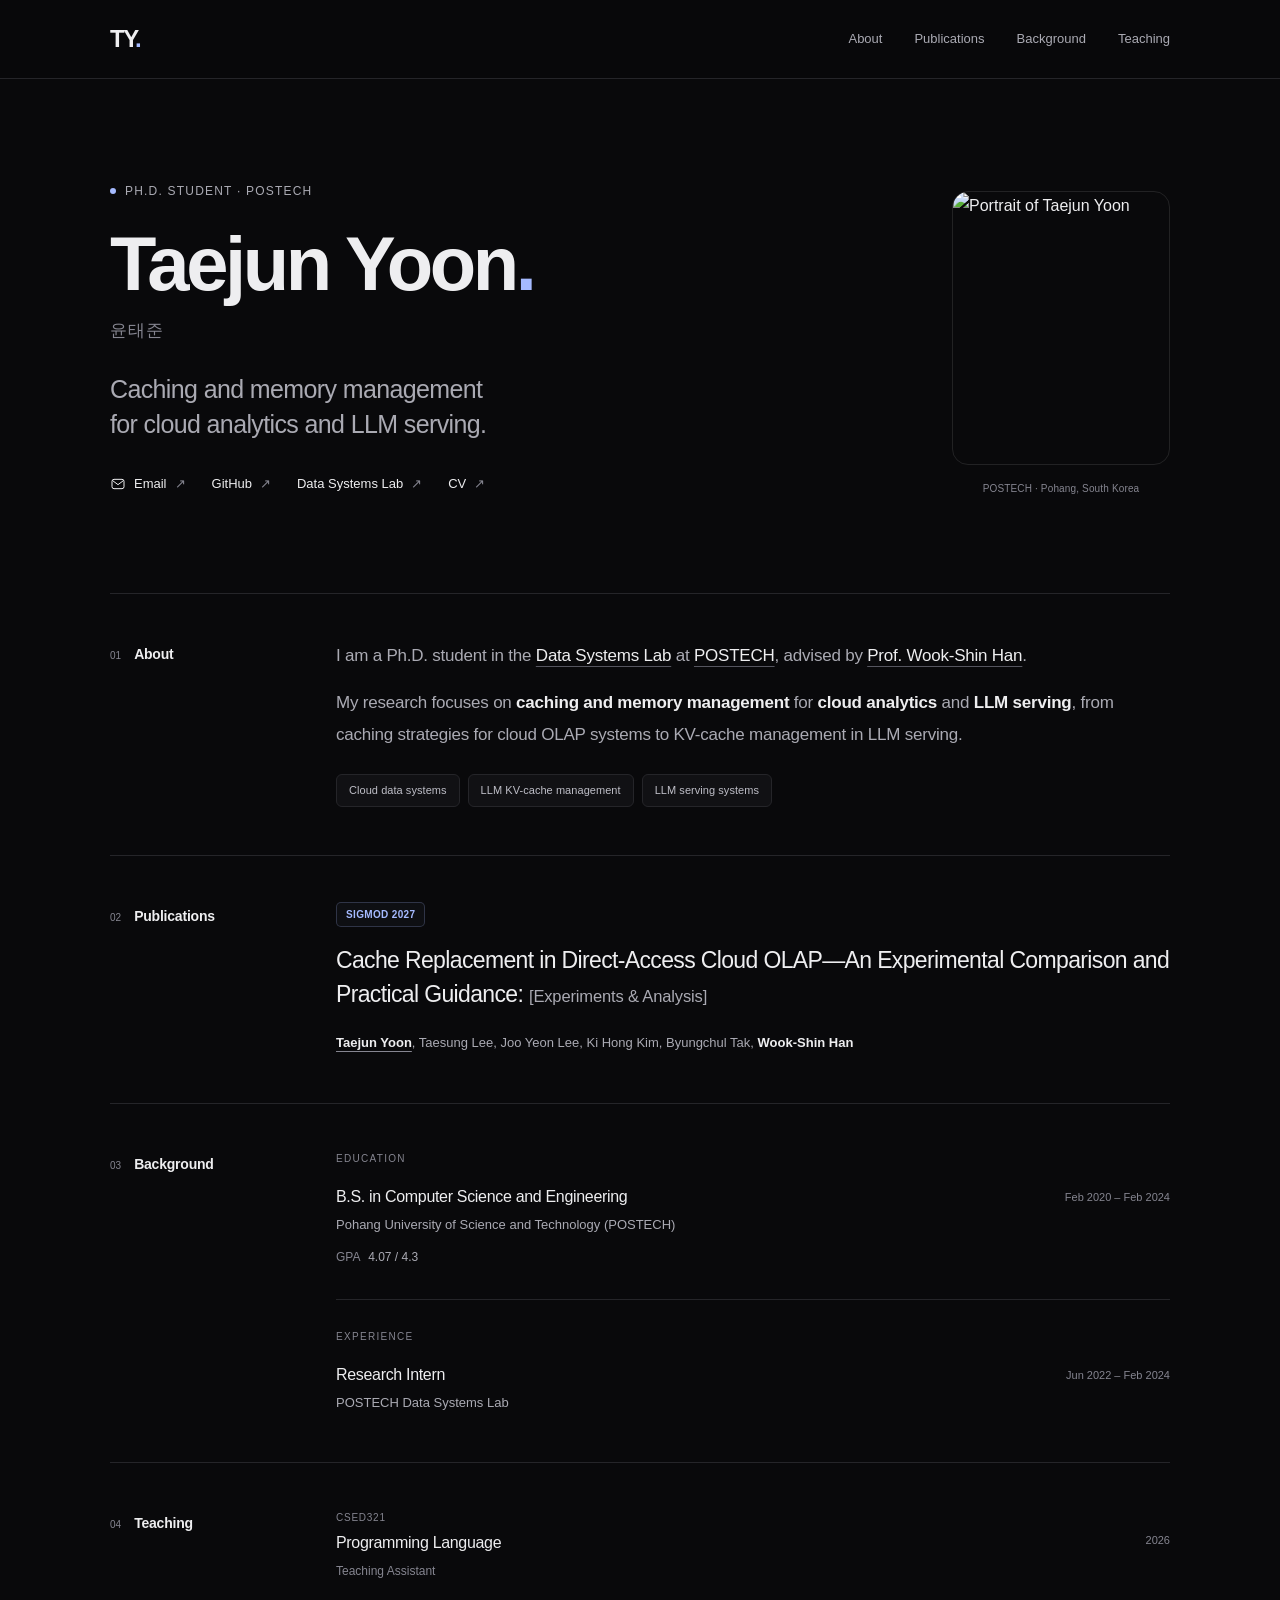
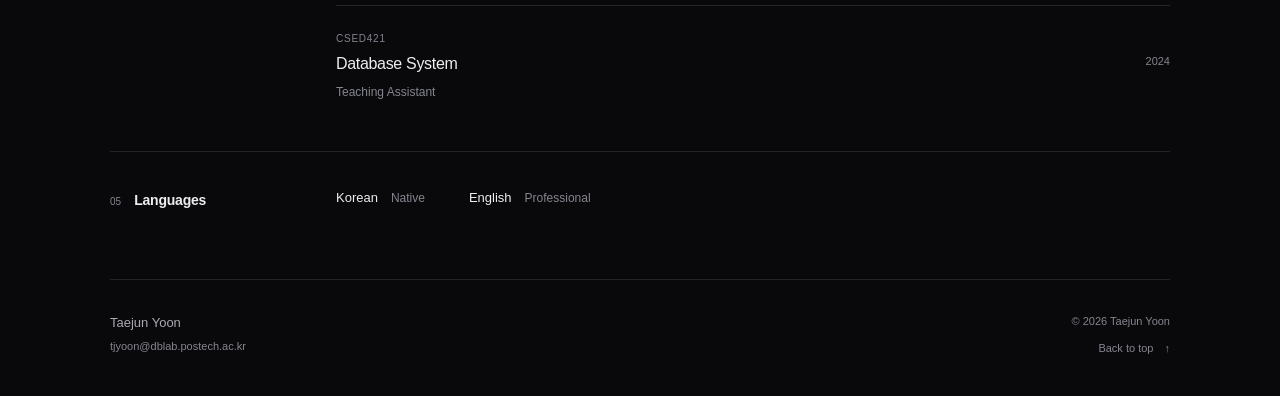
==== index.html @ 7aa4bc42 "Align homepage research interests with CV Co-Authored-By: Claude Opus 5.5 <noreply@anthropic.com> Cl" ====
<!doctype html>
<html lang="en">
<head>
  <meta charset="utf-8">
  <meta name="viewport" content="width=device-width, initial-scale=1">
  <meta name="color-scheme" content="dark">
  <meta name="theme-color" content="#09090b">
  <title>Taejun Yoon · POSTECH</title>
  <meta name="description" content="Taejun Yoon is a Ph.D. student at POSTECH's Data Systems Lab, interested in caching and memory management for cloud analytics and LLM serving.">
  <link rel="canonical" href="https://ytj0604.github.io/">
  <meta property="og:type" content="website">
  <meta property="og:title" content="Taejun Yoon · POSTECH">
  <meta property="og:description" content="Ph.D. student at POSTECH. Caching and memory management for cloud analytics and LLM serving.">
  <meta property="og:url" content="https://ytj0604.github.io/">
  <meta property="og:image" content="https://ytj0604.github.io/assets/images/profile.png">
  <meta property="og:image:alt" content="Portrait of Taejun Yoon">
  <link rel="icon" href="assets/favicon.svg" type="image/svg+xml">
  <link rel="stylesheet" href="assets/css/site.css">
</head>
<body id="top">
  <a class="skip-link" href="#main">Skip to content</a>
  <header class="site-header">
    <div class="header-inner">
      <a class="wordmark" href="#top" aria-label="Taejun Yoon, back to top">TY<span aria-hidden="true">.</span></a>
      <nav aria-label="Main navigation">
        <a href="#about">About</a>
        <a href="#publications">Publications</a>
        <a href="#background">Background</a>
        <a href="#teaching">Teaching</a>
      </nav>
    </div>
  </header>

  <main id="main" class="page">
    <section class="hero" aria-labelledby="name">
      <div class="hero-copy">
        <p class="eyebrow"><span class="status-dot" aria-hidden="true"></span>Ph.D. student · POSTECH</p>
        <h1 id="name">Taejun Yoon<span class="name-dot" aria-hidden="true">.</span></h1>
        <p class="korean-name" lang="ko">윤태준</p>
        <p class="hero-description">Caching and memory management <br>for cloud analytics and LLM serving.</p>
        <div class="contact-links" aria-label="Contact links">
          <a class="contact-link" href="mailto:tjyoon@dblab.postech.ac.kr">
            <svg viewBox="0 0 24 24" fill="none" aria-hidden="true"><rect x="3" y="5" width="18" height="14" rx="3"/><path d="m4 7 8 6 8-6"/></svg>
            Email <span class="arrow" aria-hidden="true">↗</span>
          </a>
          <a class="contact-link" href="https://github.com/ytj0604">GitHub <span class="arrow" aria-hidden="true">↗</span></a>
          <a class="contact-link" href="https://dslab.postech.ac.kr/">Data Systems Lab <span class="arrow" aria-hidden="true">↗</span></a>
          <a class="contact-link" href="assets/files/tjyoon_cv.pdf">CV <span class="arrow" aria-hidden="true">↗</span></a>
        </div>
      </div>
      <figure class="portrait">
        <img src="assets/images/profile.png" width="413" height="531" alt="Portrait of Taejun Yoon" fetchpriority="high">
        <figcaption>POSTECH · Pohang, South Korea</figcaption>
      </figure>
    </section>

    <section id="about" class="section-row" aria-labelledby="about-heading">
      <div class="section-label"><span class="section-number" aria-hidden="true">01</span><h2 id="about-heading">About</h2></div>
      <div class="section-content about-copy">
        <p>I am a Ph.D. student in the <a href="https://dslab.postech.ac.kr/">Data Systems Lab</a> at <a href="https://www.postech.ac.kr/eng/">POSTECH</a>, advised by <a href="https://wscrony.github.io/">Prof. Wook-Shin Han</a>.</p>
        <p>My research focuses on <strong>caching and memory management</strong> for <strong>cloud analytics</strong> and <strong>LLM serving</strong>, from caching strategies for cloud OLAP systems to KV-cache management in LLM serving.</p>
        <ul class="interests" aria-label="Research interests">
          <li>Cloud data systems</li><li>LLM KV-cache management</li><li>LLM serving systems</li>
        </ul>
      </div>
    </section>

    <section id="publications" class="section-row" aria-labelledby="publications-heading">
      <div class="section-label"><span class="section-number" aria-hidden="true">02</span><h2 id="publications-heading">Publications</h2></div>
      <div class="section-content">
        <article class="publication" aria-labelledby="cache-paper-title">
          <div class="publication-meta"><span class="venue">SIGMOD 2027</span></div>
          <h3 id="cache-paper-title">Cache Replacement in Direct-Access Cloud OLAP—An Experimental Comparison and Practical Guidance: <span class="paper-track">[Experiments &amp; Analysis]</span></h3>
          <p class="authors"><strong>Taejun Yoon</strong>, Taesung Lee, Joo Yeon Lee, Ki Hong Kim, Byungchul Tak, <strong>Wook-Shin Han</strong></p>
        </article>
      </div>
    </section>

    <section id="background" class="section-row" aria-labelledby="background-heading">
      <div class="section-label"><span class="section-number" aria-hidden="true">03</span><h2 id="background-heading">Background</h2></div>
      <div class="section-content">
        <div class="history-group">
          <h3 class="subheading">Education</h3>
          <div class="history-entry">
            <div>
              <h4>B.S. in Computer Science and Engineering</h4>
              <p>Pohang University of Science and Technology <span class="nowrap">(POSTECH)</span></p>
              <p class="detail">GPA <span class="gpa">4.07 / 4.3</span></p>
            </div>
            <p class="date">Feb 2020 – Feb 2024</p>
          </div>
        </div>
        <div class="history-group">
          <h3 class="subheading">Experience</h3>
          <div class="history-entry">
            <div><h4>Research Intern</h4><p>POSTECH Data Systems Lab</p></div>
            <p class="date">Jun 2022 – Feb 2024</p>
          </div>
        </div>
      </div>
    </section>

    <section id="teaching" class="section-row" aria-labelledby="teaching-heading">
      <div class="section-label"><span class="section-number" aria-hidden="true">04</span><h2 id="teaching-heading">Teaching</h2></div>
      <div class="section-content teaching-list">
        <article class="teaching-entry">
          <div><p class="course-code">CSED321</p><h3>Programming Language</h3><p class="detail">Teaching Assistant</p></div>
          <p class="date">2026</p>
        </article>
        <article class="teaching-entry">
          <div><p class="course-code">CSED421</p><h3>Database System</h3><p class="detail">Teaching Assistant</p></div>
          <p class="date">2024</p>
        </article>
      </div>
    </section>

    <section class="section-row languages-row" aria-labelledby="languages-heading">
      <div class="section-label"><span class="section-number" aria-hidden="true">05</span><h2 id="languages-heading">Languages</h2></div>
      <ul class="section-content languages">
        <li><span>Korean</span><span class="detail">Native</span></li>
        <li><span>English</span><span class="detail">Professional</span></li>
      </ul>
    </section>

    <footer class="site-footer">
      <div><p class="footer-name">Taejun Yoon</p><a href="mailto:tjyoon@dblab.postech.ac.kr">tjyoon@dblab.postech.ac.kr</a></div>
      <div class="footer-end"><p>© 2026 Taejun Yoon</p><a href="#top">Back to top <span aria-hidden="true">↑</span></a></div>
    </footer>
  </main>
</body>
</html>
---- assets/css/site.css ----
/* Original design for Taejun Yoon. System fonts; no external font assets. */
:root {
  color-scheme: dark;
  --background: #09090b;
  --surface: #111114;
  --text: #eeeef0;
  --secondary: #aaaab3;
  --muted: #858590;
  --line: #252529;
  --accent: #a5baff;
  font-family: -apple-system, BlinkMacSystemFont, "Segoe UI", "Helvetica Neue", Arial, sans-serif;
  font-synthesis: none;
  -webkit-font-smoothing: antialiased;
  text-rendering: optimizeLegibility;
}
*, *::before, *::after { box-sizing: border-box; }
html { scroll-behavior: smooth; scroll-padding-top: 110px; }
body { margin: 0; background: var(--background); color: var(--text); font-size: 16px; line-height: 1.7; }
::selection { color: #fff; background: #354777; }
a { color: inherit; text-decoration: none; text-underline-offset: 5px; transition: color 160ms ease; }
a:hover { color: var(--accent); }
a:focus-visible { outline: 2px solid var(--accent); outline-offset: 7px; border-radius: 3px; }
p, h1, h2, h3, h4, figure { margin: 0; }
ul { margin: 0; padding: 0; list-style: none; }
strong { font-weight: 600; color: var(--text); }
.nowrap { white-space: nowrap; }
.skip-link { position: fixed; z-index: 20; top: 12px; left: 16px; padding: 9px 16px; background: var(--text); color: var(--background); transform: translateY(-160%); }
.skip-link:focus { transform: translateY(0); }
.site-header { position: sticky; top: 0; z-index: 10; background: rgb(9 9 11 / 94%); border-bottom: 1px solid var(--line); backdrop-filter: blur(16px); -webkit-backdrop-filter: blur(16px); }
.header-inner, .page { width: min(1060px, calc(100% - 96px)); margin-inline: auto; }
.header-inner { min-height: 78px; display: flex; align-items: center; justify-content: space-between; gap: 24px; }
.wordmark { font-size: 24px; line-height: 1; font-weight: 650; letter-spacing: -1.5px; }
.wordmark span { color: var(--accent); }
nav { display: flex; gap: 32px; }
nav a { font-size: 13px; font-weight: 500; color: var(--secondary); padding-block: 10px; }
nav a:hover { color: var(--text); }

.hero { display: grid; grid-template-columns: minmax(0, 1fr) 218px; align-items: center; gap: 70px; padding: 100px 0 96px; }
.eyebrow { display: flex; align-items: center; gap: 9px; color: var(--secondary); font-size: 12px; font-weight: 500; letter-spacing: .1em; text-transform: uppercase; margin-bottom: 21px; }
.status-dot { width: 6px; height: 6px; border-radius: 50%; background: var(--accent); }
h1 { font-size: clamp(44px, 6.2vw, 76px); font-weight: 600; letter-spacing: -.045em; line-height: 1.1; }
.name-dot { color: var(--accent); }
.korean-name { color: var(--muted); font-size: 17px; letter-spacing: .05em; margin-top: 11px; }
.hero-description { margin-top: 27px; font-size: 25px; line-height: 1.4; letter-spacing: -.025em; color: var(--secondary); }
.contact-links { margin-top: 31px; display: flex; align-items: center; flex-wrap: wrap; gap: 12px 26px; }
.contact-link { display: inline-flex; gap: 8px; align-items: center; font-size: 13px; font-weight: 500; }
.contact-link svg { width: 16px; height: 16px; stroke: currentColor; stroke-width: 1.5; }
.arrow { color: var(--muted); }
.portrait { align-self: center; margin-top: 12px; }
.portrait img { display: block; width: 218px; height: 274px; object-fit: cover; border-radius: 16px; border: 1px solid #ffffff1a; }
.portrait figcaption { margin-top: 15px; text-align: center; font-size: 10px; letter-spacing: .015em; color: var(--muted); }

.section-row { display: grid; grid-template-columns: 190px minmax(0, 1fr); gap: 36px; padding-block: 46px 48px; border-top: 1px solid var(--line); }
.section-label { display: flex; gap: 13px; align-items: baseline; padding-top: 3px; }
.section-number { color: var(--muted); font-size: 10px; font-variant-numeric: tabular-nums; }
.section-label h2 { font-size: 14px; line-height: 1.6; font-weight: 550; letter-spacing: -.015em; }
.section-content { min-width: 0; }
.about-copy { font-size: 17px; line-height: 1.85; color: var(--secondary); letter-spacing: -.013em; }
.about-copy p + p { margin-top: 16px; }
.about-copy a { color: var(--text); text-decoration: underline; text-decoration-color: #55555f; text-decoration-thickness: 1px; }
.about-copy a:hover { color: var(--accent); text-decoration-color: var(--accent); }
.interests { display: flex; flex-wrap: wrap; gap: 8px; margin-top: 24px; }
.interests li { padding: 5px 12px; border: 1px solid var(--line); border-radius: 6px; background: var(--surface); color: #bebec7; font-size: 11px; letter-spacing: .005em; }

.publication-meta { display: flex; align-items: center; flex-wrap: wrap; gap: 13px; font-size: 11px; color: var(--muted); margin-bottom: 16px; }
.venue { padding: 3px 9px; border: 1px solid #a5baff38; border-radius: 5px; background: #a5baff09; color: var(--accent); font-size: 10px; font-weight: 600; letter-spacing: .035em; }
.publication h3 { font-size: 23px; font-weight: 500; line-height: 1.48; letter-spacing: -.028em; text-wrap: pretty; }
.paper-track { font-size: .72em; color: var(--secondary); font-weight: 400; letter-spacing: -.01em; }
.authors { margin-top: 20px; font-size: 13px; line-height: 1.9; color: var(--secondary); }
.authors strong:first-child { text-decoration: underline; text-underline-offset: 4px; text-decoration-color: #858590; }

.subheading { font-size: 10px; font-weight: 500; text-transform: uppercase; letter-spacing: .13em; color: var(--muted); margin-bottom: 18px; }
.history-group + .history-group { margin-top: 32px; padding-top: 28px; border-top: 1px solid var(--line); }
.history-entry, .teaching-entry { display: flex; justify-content: space-between; gap: 24px; }
.history-entry h4, .teaching-entry h3 { font-size: 16px; font-weight: 500; line-height: 1.5; letter-spacing: -.02em; }
.history-entry > div > p { font-size: 13px; color: var(--secondary); margin-top: 5px; }
.history-entry > div > .detail { margin-top: 10px; font-size: 12px; color: var(--muted); }
.gpa { color: var(--secondary); margin-left: 5px; }
.date { font-size: 11px; color: var(--muted); white-space: nowrap; font-variant-numeric: tabular-nums; padding-top: 3px; }
.detail { font-size: 12px; color: var(--muted); }
.teaching-entry + .teaching-entry { border-top: 1px solid var(--line); margin-top: 24px; padding-top: 24px; }
.course-code { font-size: 10px; letter-spacing: .075em; color: var(--muted); margin-bottom: 5px; }
.teaching-entry .detail { margin-top: 6px; }
.teaching-entry .date { padding-top: 22px; }
.languages-row { padding-block: 34px; }
.languages { display: flex; flex-wrap: wrap; align-items: center; gap: 20px 44px; }
.languages li { display: flex; gap: 13px; align-items: baseline; font-size: 13px; }
.site-footer { padding: 32px 0 38px; margin-top: 34px; border-top: 1px solid var(--line); display: flex; justify-content: space-between; gap: 24px; font-size: 11px; color: var(--muted); }
.footer-name { font-size: 13px; color: var(--secondary); font-weight: 500; margin-bottom: 3px; }
.footer-end { text-align: right; display: flex; flex-direction: column; justify-content: space-between; gap: 8px; }
.footer-end a span { margin-left: 8px; }

@media (max-width: 960px) {
  .header-inner, .page { width: calc(100% - 64px); }
  .hero { gap: 36px; grid-template-columns: minmax(0, 1fr) 185px; padding-block: 76px; }
  .portrait img { width: 185px; height: 237px; }
  .portrait figcaption { font-size: 9px; }
  .section-row { grid-template-columns: 140px minmax(0, 1fr); gap: 28px; }
  .history-entry { flex-direction: column; gap: 8px; }
}
@media (max-width: 640px) {
  html { scroll-padding-top: 90px; }
  .header-inner, .page { width: calc(100% - 40px); }
  .header-inner { min-height: 65px; gap: 16px; }
  .wordmark { font-size: 21px; }
  nav { gap: 15px; }
  nav a { font-size: 10px; }
  .hero { grid-template-columns: minmax(0, 1fr) 96px; gap: 18px; padding: 58px 0 48px; align-items: start; }
  .eyebrow { font-size: 9px; letter-spacing: .04em; gap: 6px; margin-bottom: 17px; }
  .status-dot { width: 4px; height: 4px; }
  h1 { font-size: clamp(32px, 7.8vw, 48px); letter-spacing: -.06em; white-space: nowrap; }
  .korean-name { font-size: 13px; margin-top: 8px; }
  .hero-description { margin-top: 23px; font-size: 19px; }
  .hero-description br { display: none; }
  .portrait { margin-top: 1px; }
  .portrait img { width: 96px; height: 124px; border-radius: 10px; }
  .portrait figcaption { display: none; }
  .contact-links { gap: 12px 18px; margin-top: 25px; }
  .contact-link { font-size: 11px; gap: 5px; }
  .contact-link svg { width: 13px; height: 13px; }
  .section-row { grid-template-columns: 1fr; gap: 22px; padding-block: 31px 35px; }
  .section-label { gap: 10px; padding: 0; }
  .section-label h2 { font-size: 13px; }
  .section-number { font-size: 9px; }
  .about-copy { font-size: 15px; line-height: 1.8; }
  .interests { gap: 7px; margin-top: 21px; }
  .interests li { font-size: 10px; padding: 4px 9px; }
  .publication h3 { font-size: 20px; }
  .publication-meta { font-size: 10px; gap: 10px; }
  .authors { font-size: 12px; }
  .history-entry h4, .teaching-entry h3 { font-size: 15px; }
  .history-entry > div > p { font-size: 12px; }
  .languages { gap: 12px 32px; }
  .site-footer { margin-top: 14px; padding-block: 27px; font-size: 10px; }
  .site-footer a { overflow-wrap: anywhere; }
}
@media (max-width: 360px) {
  nav { gap: 10px; }
  nav a { font-size: 9px; }
  .hero { grid-template-columns: minmax(0, 1fr) 76px; gap: 13px; }
  h1 { font-size: 30px; }
  .portrait img { width: 76px; height: 98px; }
  .eyebrow { font-size: 8px; }
}
@media (prefers-reduced-motion: reduce) {
  html { scroll-behavior: auto; }
  a { transition: none; }
}
@media print {
  :root { color-scheme: light; --background: #fff; --surface: #fff; --text: #111; --secondary: #333; --muted: #555; --line: #ccc; --accent: #253a6b; }
  body { font-size: 11px; }
  .site-header, .skip-link, .footer-end a { display: none; }
  .page { width: 100%; }
  .hero { padding: 10px 0 25px; grid-template-columns: minmax(0, 1fr) 100px; }
  h1 { font-size: 36px; }
  .hero-description { font-size: 17px; margin-top: 12px; }
  .portrait img { width: 100px; height: 129px; }
  .portrait figcaption { display: none; }
  .section-row { grid-template-columns: 120px minmax(0, 1fr); padding-block: 22px; gap: 24px; }
  .about-copy { font-size: 12px; }
  .publication h3 { font-size: 17px; }
  .publication, .history-group, .teaching-entry { break-inside: avoid; }
  .interests li { color: #333; }
  .site-footer { margin-top: 10px; }
}
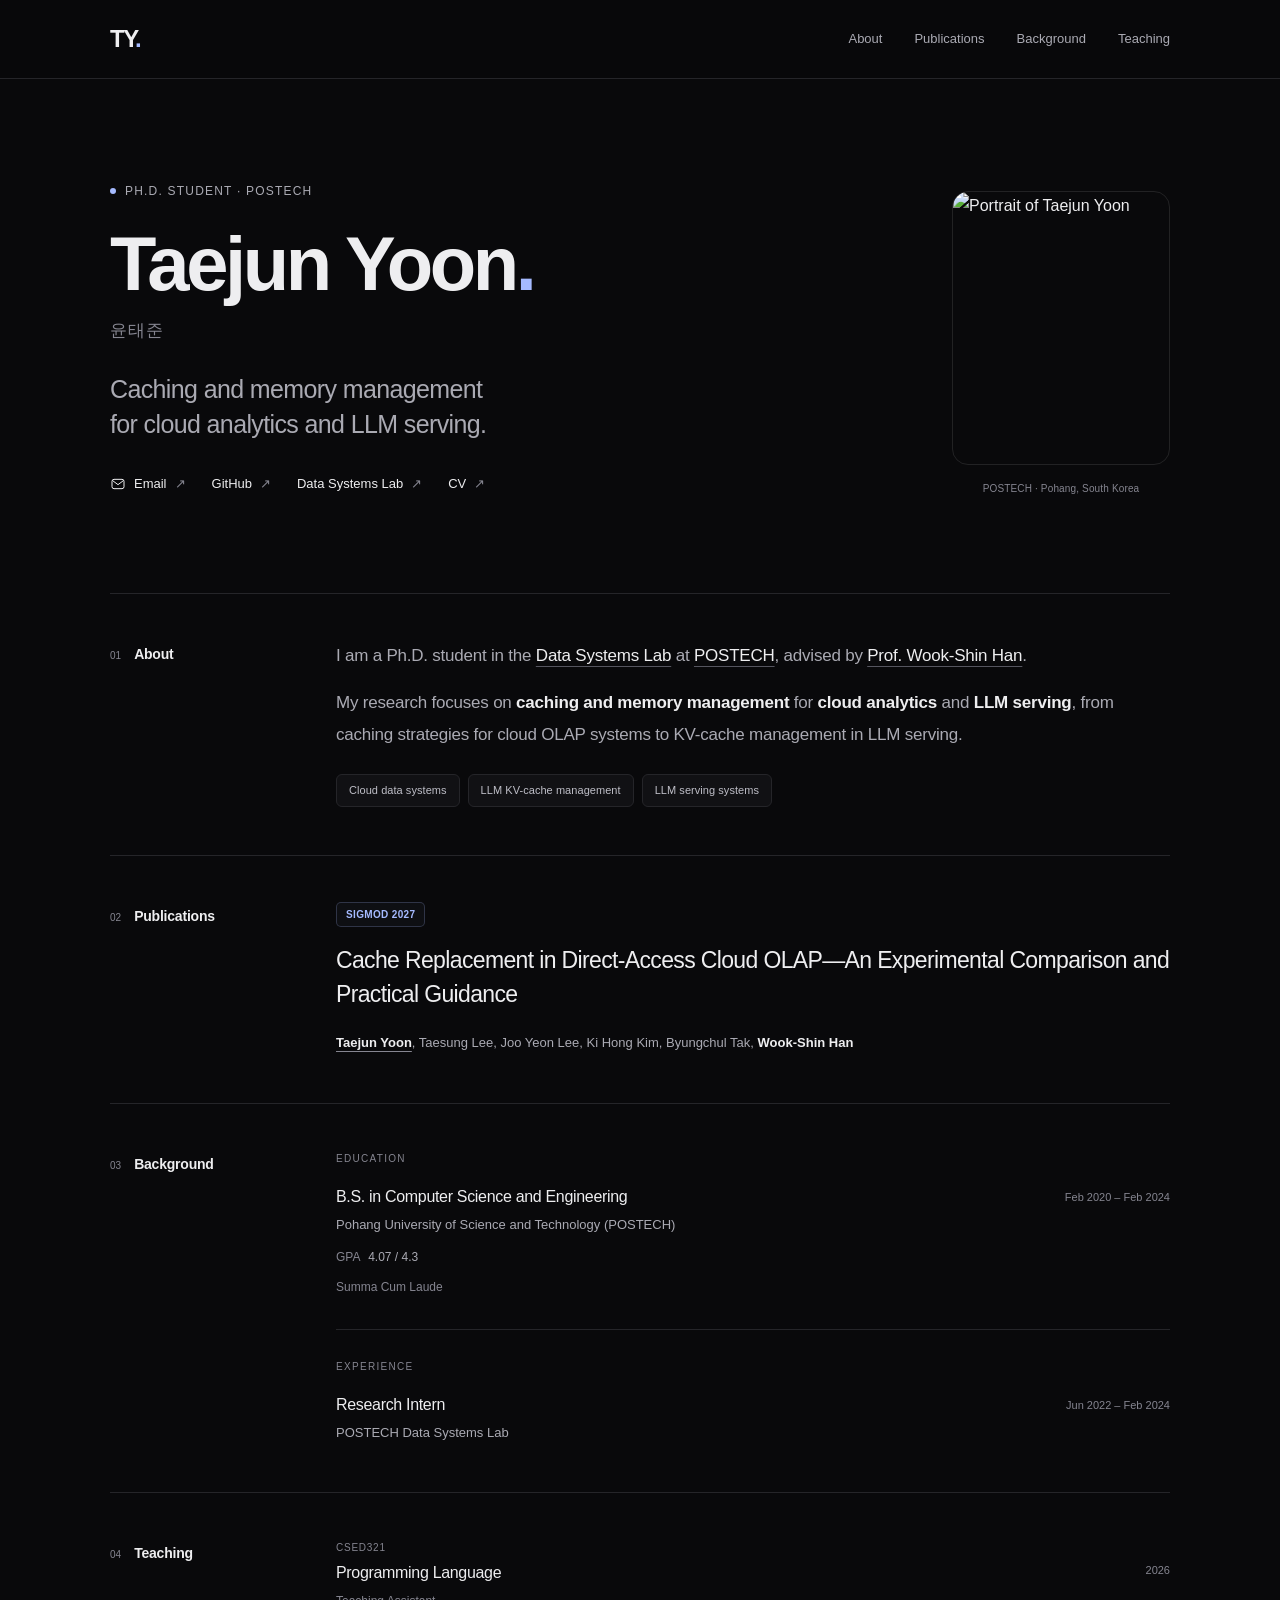
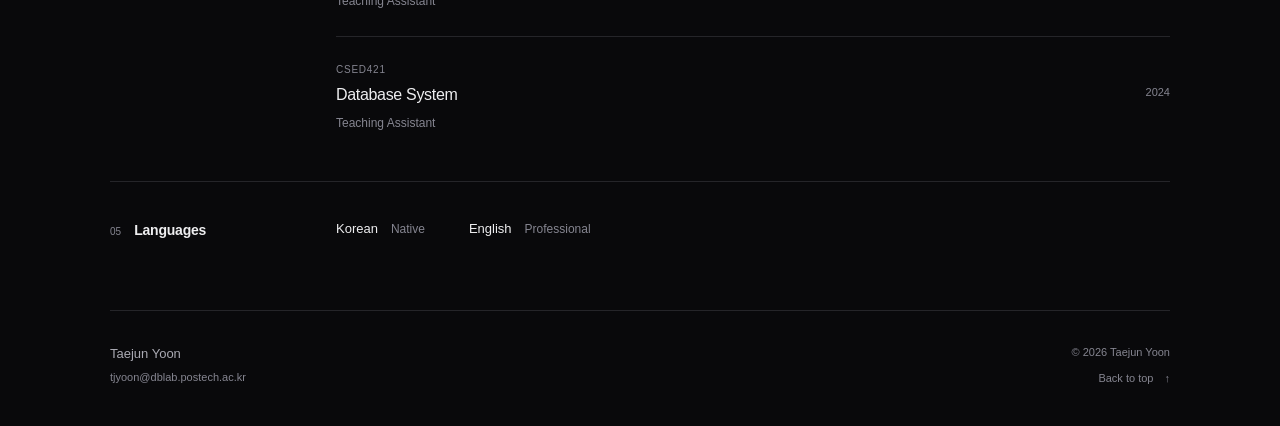
==== commit 4268e6e5: "Remove track label from publication; add summa cum laude Co-Authored-By: Claude Opus 5.5 <noreply@an" ====
--- a/index.html
+++ b/index.html
@@ -70,7 +70,7 @@
       <div class="section-content">
         <article class="publication" aria-labelledby="cache-paper-title">
           <div class="publication-meta"><span class="venue">SIGMOD 2027</span></div>
-          <h3 id="cache-paper-title">Cache Replacement in Direct-Access Cloud OLAP—An Experimental Comparison and Practical Guidance: <span class="paper-track">[Experiments &amp; Analysis]</span></h3>
+          <h3 id="cache-paper-title">Cache Replacement in Direct-Access Cloud OLAP—An Experimental Comparison and Practical Guidance</h3>
           <p class="authors"><strong>Taejun Yoon</strong>, Taesung Lee, Joo Yeon Lee, Ki Hong Kim, Byungchul Tak, <strong>Wook-Shin Han</strong></p>
         </article>
       </div>
@@ -86,6 +86,7 @@
               <h4>B.S. in Computer Science and Engineering</h4>
               <p>Pohang University of Science and Technology <span class="nowrap">(POSTECH)</span></p>
               <p class="detail">GPA <span class="gpa">4.07 / 4.3</span></p>
+              <p class="detail">Summa Cum Laude</p>
             </div>
             <p class="date">Feb 2020 – Feb 2024</p>
           </div>
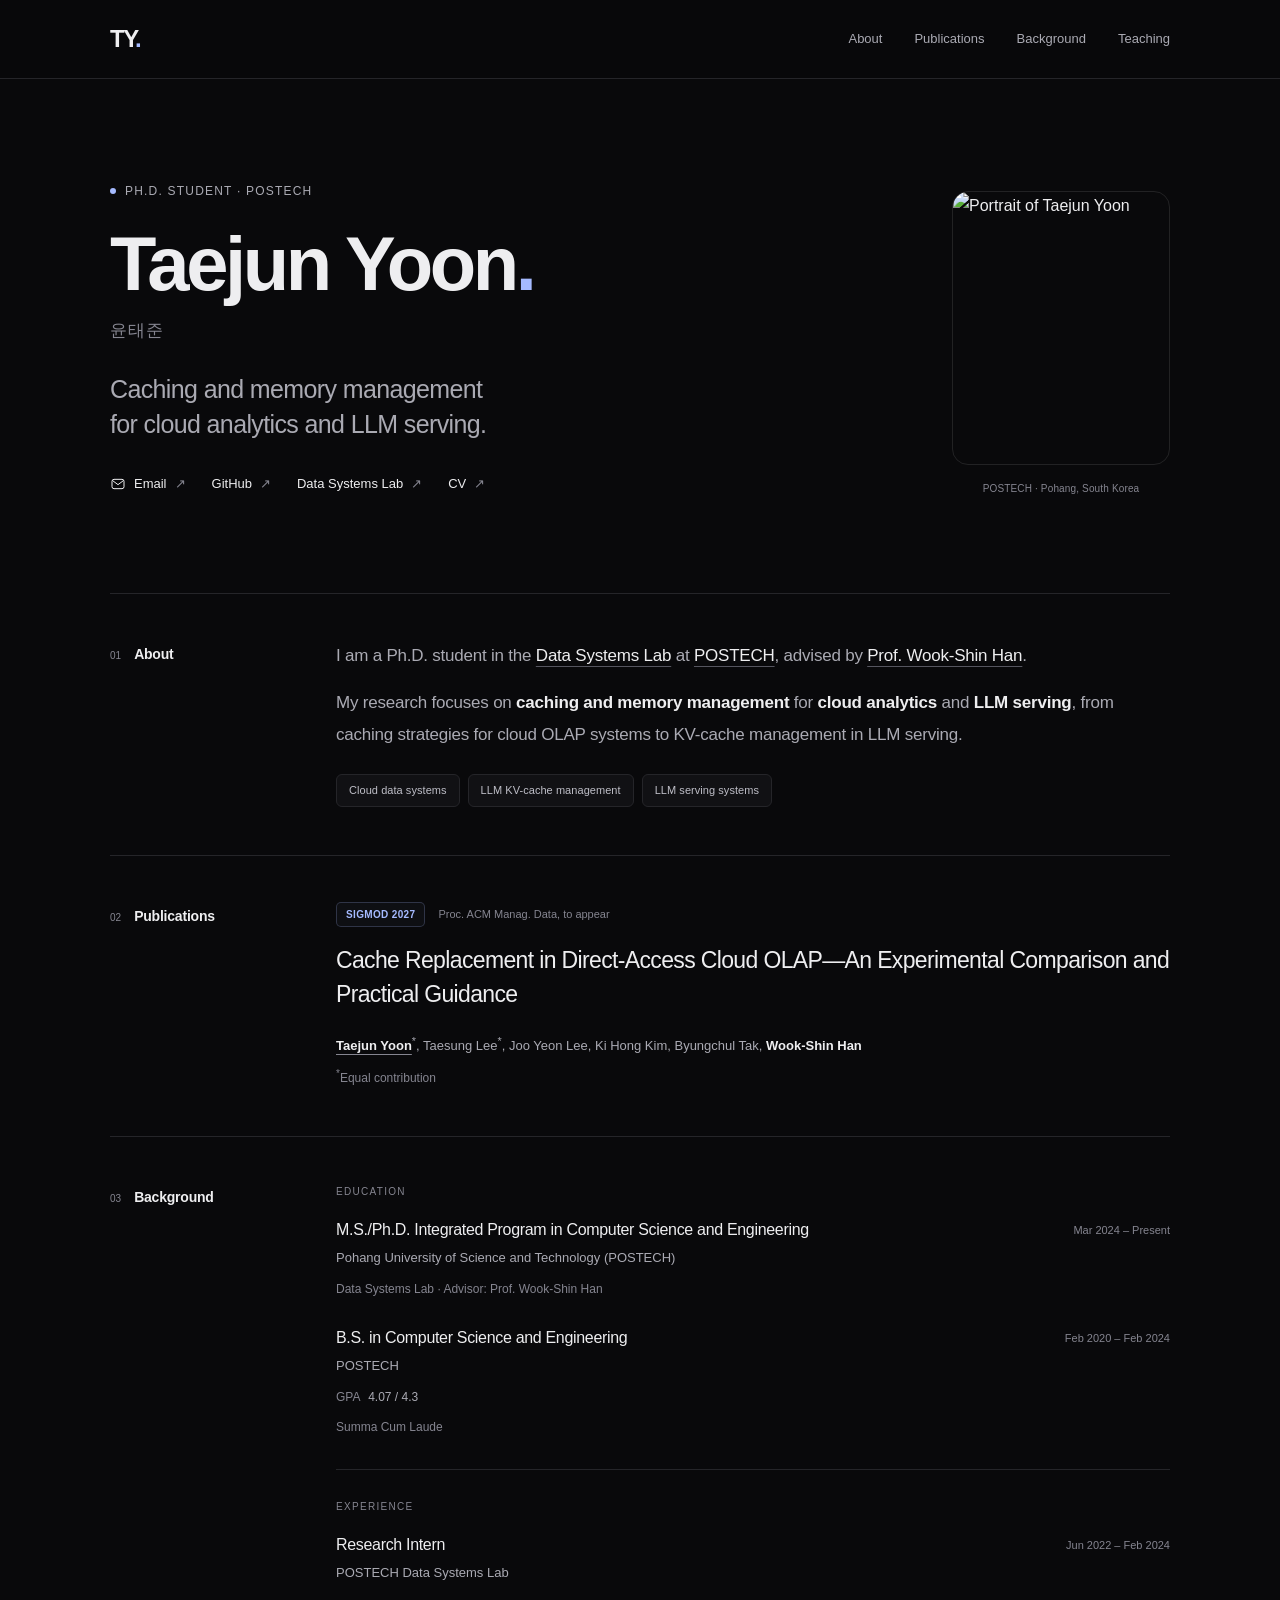
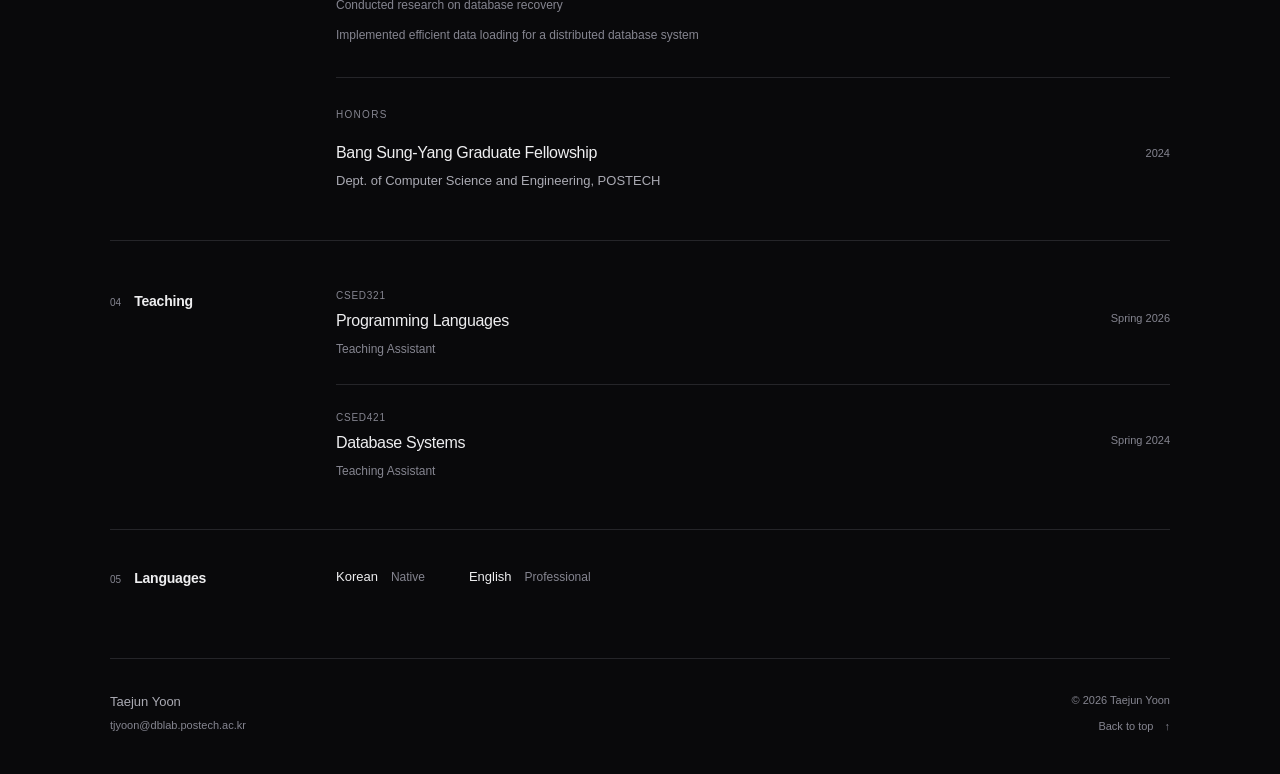
==== commit d4d1a677: "Sync homepage with CV: education, experience, honors, teaching, publication Co-Authored-By: Claude O" ====
--- a/index.html
+++ b/index.html
@@ -69,9 +69,10 @@
       <div class="section-label"><span class="section-number" aria-hidden="true">02</span><h2 id="publications-heading">Publications</h2></div>
       <div class="section-content">
         <article class="publication" aria-labelledby="cache-paper-title">
-          <div class="publication-meta"><span class="venue">SIGMOD 2027</span></div>
+          <div class="publication-meta"><span class="venue">SIGMOD 2027</span><span>Proc. ACM Manag. Data, to appear</span></div>
           <h3 id="cache-paper-title">Cache Replacement in Direct-Access Cloud OLAP—An Experimental Comparison and Practical Guidance</h3>
-          <p class="authors"><strong>Taejun Yoon</strong>, Taesung Lee, Joo Yeon Lee, Ki Hong Kim, Byungchul Tak, <strong>Wook-Shin Han</strong></p>
+          <p class="authors"><strong>Taejun Yoon</strong><sup>*</sup>, Taesung Lee<sup>*</sup>, Joo Yeon Lee, Ki Hong Kim, Byungchul Tak, <strong>Wook-Shin Han</strong></p>
+          <p class="detail"><sup>*</sup>Equal contribution</p>
         </article>
       </div>
     </section>
@@ -83,8 +84,16 @@
           <h3 class="subheading">Education</h3>
           <div class="history-entry">
             <div>
+              <h4>M.S./Ph.D. Integrated Program in Computer Science and Engineering</h4>
+              <p>Pohang University of Science and Technology <span class="nowrap">(POSTECH)</span></p>
+              <p class="detail">Data Systems Lab · Advisor: Prof. Wook-Shin Han</p>
+            </div>
+            <p class="date">Mar 2024 – Present</p>
+          </div>
+          <div class="history-entry">
+            <div>
               <h4>B.S. in Computer Science and Engineering</h4>
-              <p>Pohang University of Science and Technology <span class="nowrap">(POSTECH)</span></p>
+              <p>POSTECH</p>
               <p class="detail">GPA <span class="gpa">4.07 / 4.3</span></p>
               <p class="detail">Summa Cum Laude</p>
             </div>
@@ -94,8 +103,15 @@
         <div class="history-group">
           <h3 class="subheading">Experience</h3>
           <div class="history-entry">
-            <div><h4>Research Intern</h4><p>POSTECH Data Systems Lab</p></div>
+            <div><h4>Research Intern</h4><p>POSTECH Data Systems Lab</p><p class="detail">Conducted research on database recovery</p><p class="detail">Implemented efficient data loading for a distributed database system</p></div>
             <p class="date">Jun 2022 – Feb 2024</p>
+          </div>
+        </div>
+        <div class="history-group">
+          <h3 class="subheading">Honors</h3>
+          <div class="history-entry">
+            <div><h4>Bang Sung-Yang Graduate Fellowship</h4><p>Dept. of Computer Science and Engineering, POSTECH</p></div>
+            <p class="date">2024</p>
           </div>
         </div>
       </div>
@@ -105,12 +121,12 @@
       <div class="section-label"><span class="section-number" aria-hidden="true">04</span><h2 id="teaching-heading">Teaching</h2></div>
       <div class="section-content teaching-list">
         <article class="teaching-entry">
-          <div><p class="course-code">CSED321</p><h3>Programming Language</h3><p class="detail">Teaching Assistant</p></div>
-          <p class="date">2026</p>
+          <div><p class="course-code">CSED321</p><h3>Programming Languages</h3><p class="detail">Teaching Assistant</p></div>
+          <p class="date">Spring 2026</p>
         </article>
         <article class="teaching-entry">
-          <div><p class="course-code">CSED421</p><h3>Database System</h3><p class="detail">Teaching Assistant</p></div>
-          <p class="date">2024</p>
+          <div><p class="course-code">CSED421</p><h3>Database Systems</h3><p class="detail">Teaching Assistant</p></div>
+          <p class="date">Spring 2024</p>
         </article>
       </div>
     </section>
--- a/assets/css/site.css
+++ b/assets/css/site.css
@@ -78,6 +78,8 @@
 .gpa { color: var(--secondary); margin-left: 5px; }
 .date { font-size: 11px; color: var(--muted); white-space: nowrap; font-variant-numeric: tabular-nums; padding-top: 3px; }
 .detail { font-size: 12px; color: var(--muted); }
+.history-entry + .history-entry { margin-top: 26px; }
+.publication > .detail { margin-top: 6px; }
 .teaching-entry + .teaching-entry { border-top: 1px solid var(--line); margin-top: 24px; padding-top: 24px; }
 .course-code { font-size: 10px; letter-spacing: .075em; color: var(--muted); margin-bottom: 5px; }
 .teaching-entry .detail { margin-top: 6px; }
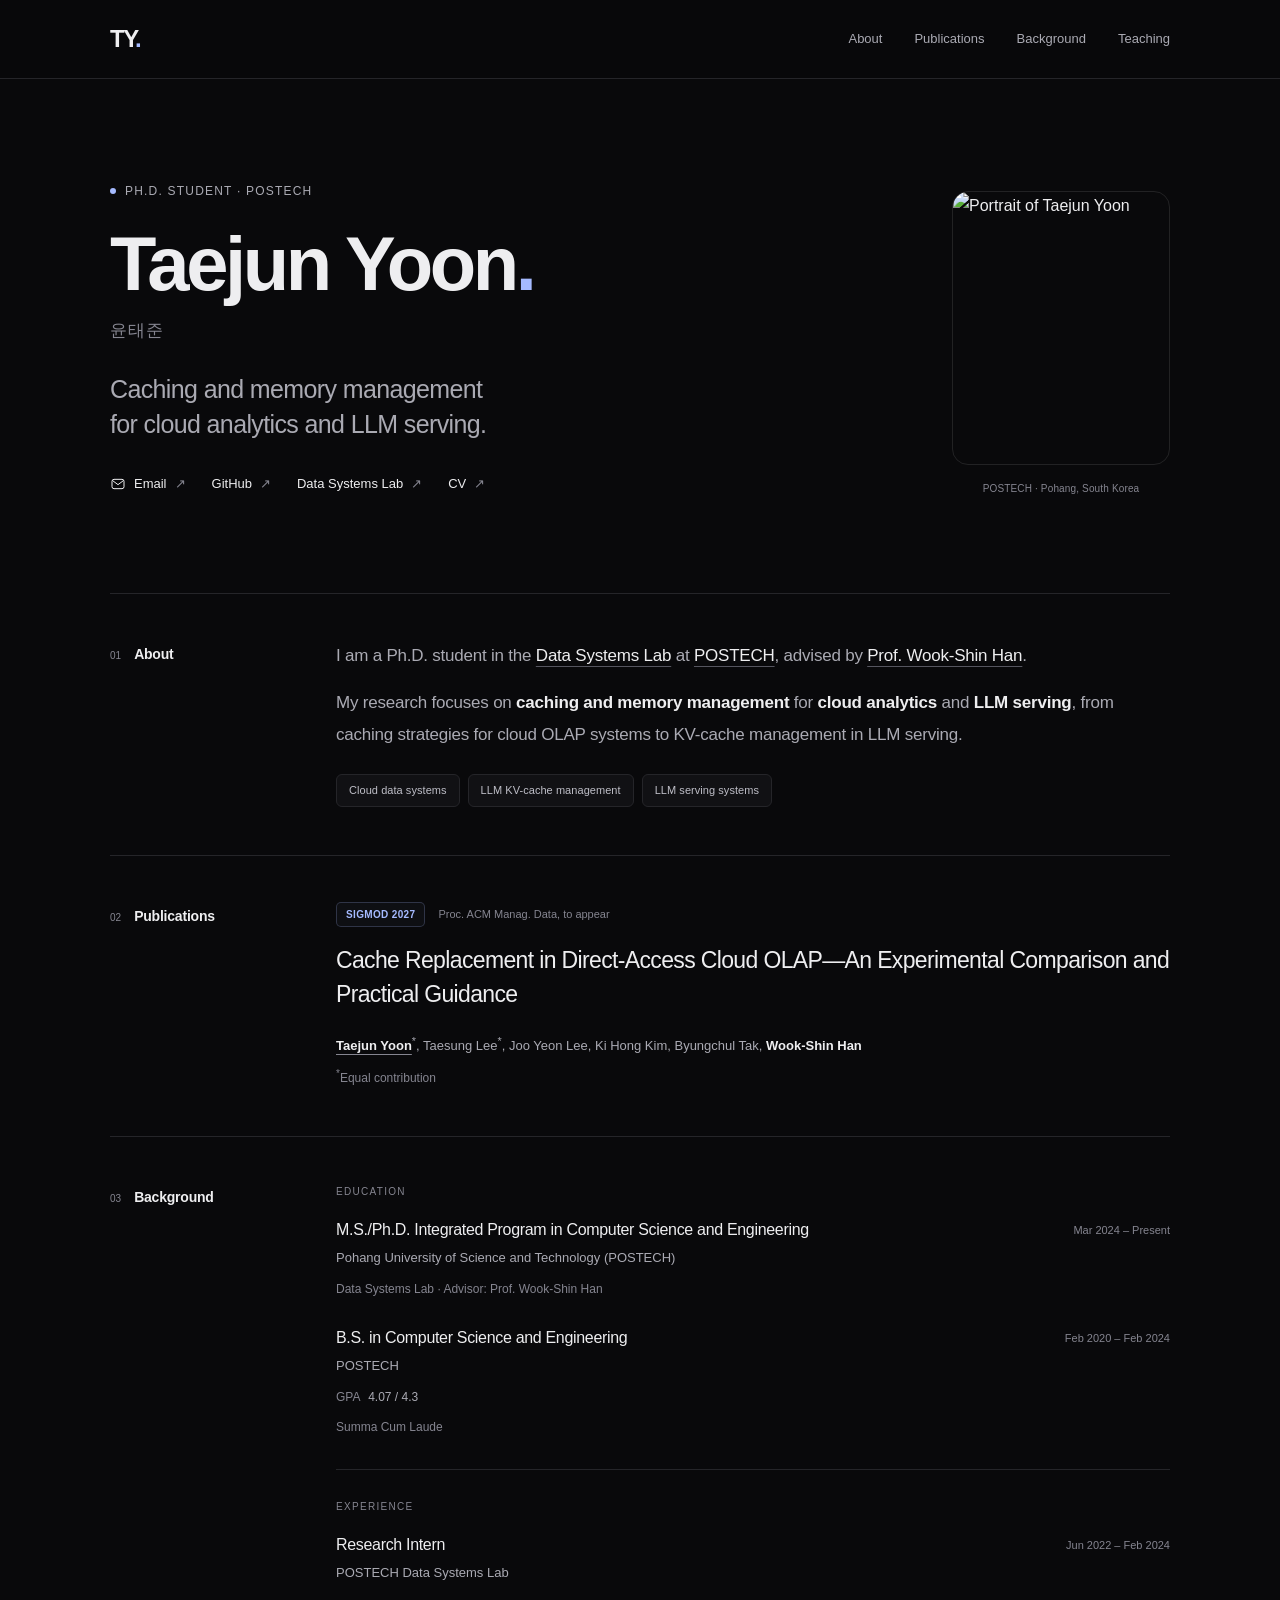
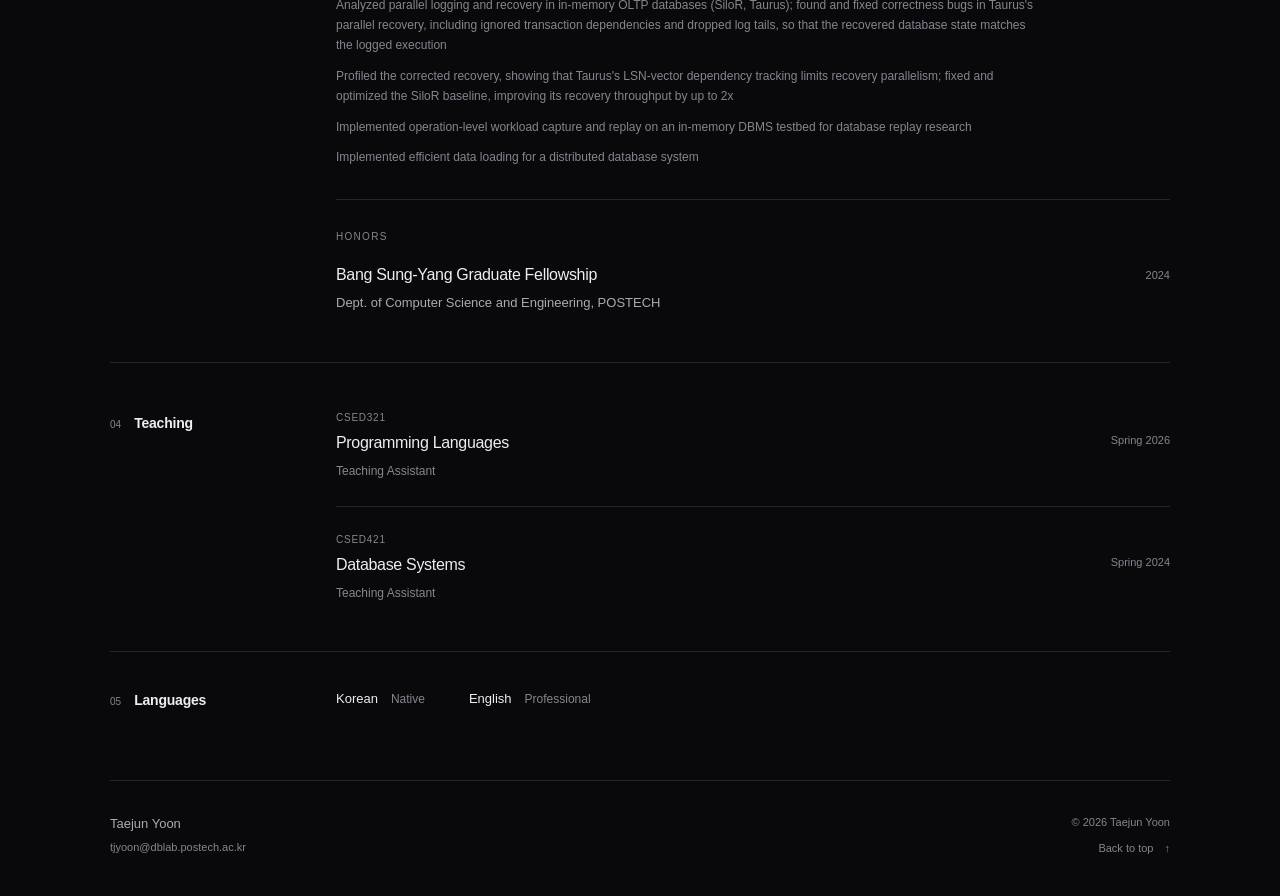
==== commit db7ef1c5: "Expand research intern details (logging/recovery, replay) in CV and homepage Co-Authored-By: Claude " ====
--- a/index.html
+++ b/index.html
@@ -70,7 +70,7 @@
       <div class="section-content">
         <article class="publication" aria-labelledby="cache-paper-title">
           <div class="publication-meta"><span class="venue">SIGMOD 2027</span><span>Proc. ACM Manag. Data, to appear</span></div>
-          <h3 id="cache-paper-title">Cache Replacement in Direct-Access Cloud OLAP—An Experimental Comparison and Practical Guidance</h3>
+          <h3 id="cache-paper-title"><a href="https://drive.google.com/file/d/1xABDvjHxdFxfd_f-o0N6y052d-M1LG1H/view?usp=share_link">Cache Replacement in Direct-Access Cloud OLAP—An Experimental Comparison and Practical Guidance</a></h3>
           <p class="authors"><strong>Taejun Yoon</strong><sup>*</sup>, Taesung Lee<sup>*</sup>, Joo Yeon Lee, Ki Hong Kim, Byungchul Tak, <strong>Wook-Shin Han</strong></p>
           <p class="detail"><sup>*</sup>Equal contribution</p>
         </article>
@@ -103,7 +103,7 @@
         <div class="history-group">
           <h3 class="subheading">Experience</h3>
           <div class="history-entry">
-            <div><h4>Research Intern</h4><p>POSTECH Data Systems Lab</p><p class="detail">Conducted research on database recovery</p><p class="detail">Implemented efficient data loading for a distributed database system</p></div>
+            <div><h4>Research Intern</h4><p>POSTECH Data Systems Lab</p><p class="detail">Analyzed parallel logging and recovery in in-memory OLTP databases (SiloR, Taurus); found and fixed correctness bugs in Taurus&#39;s parallel recovery, including ignored transaction dependencies and dropped log tails, so that the recovered database state matches the logged execution</p><p class="detail">Profiled the corrected recovery, showing that Taurus&#39;s LSN-vector dependency tracking limits recovery parallelism; fixed and optimized the SiloR baseline, improving its recovery throughput by up to 2x</p><p class="detail">Implemented operation-level workload capture and replay on an in-memory DBMS testbed for database replay research</p><p class="detail">Implemented efficient data loading for a distributed database system</p></div>
             <p class="date">Jun 2022 – Feb 2024</p>
           </div>
         </div>
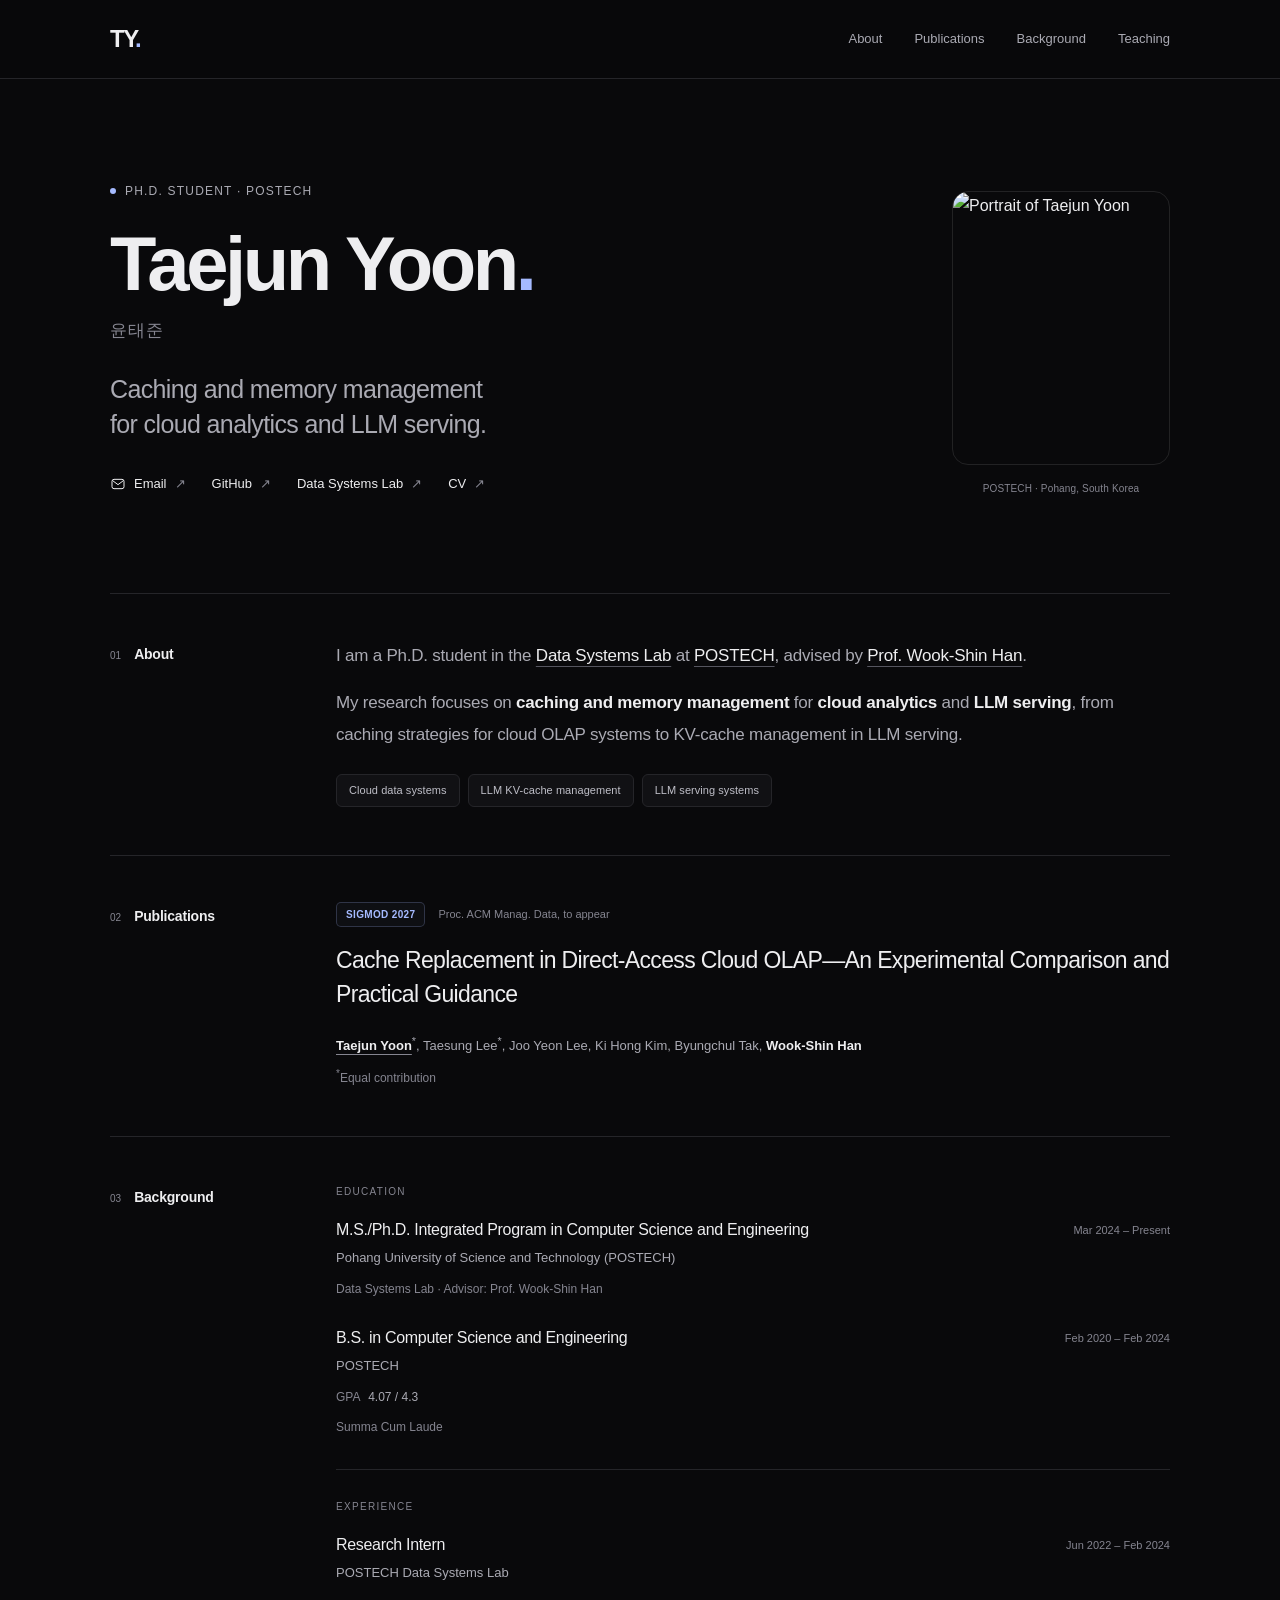
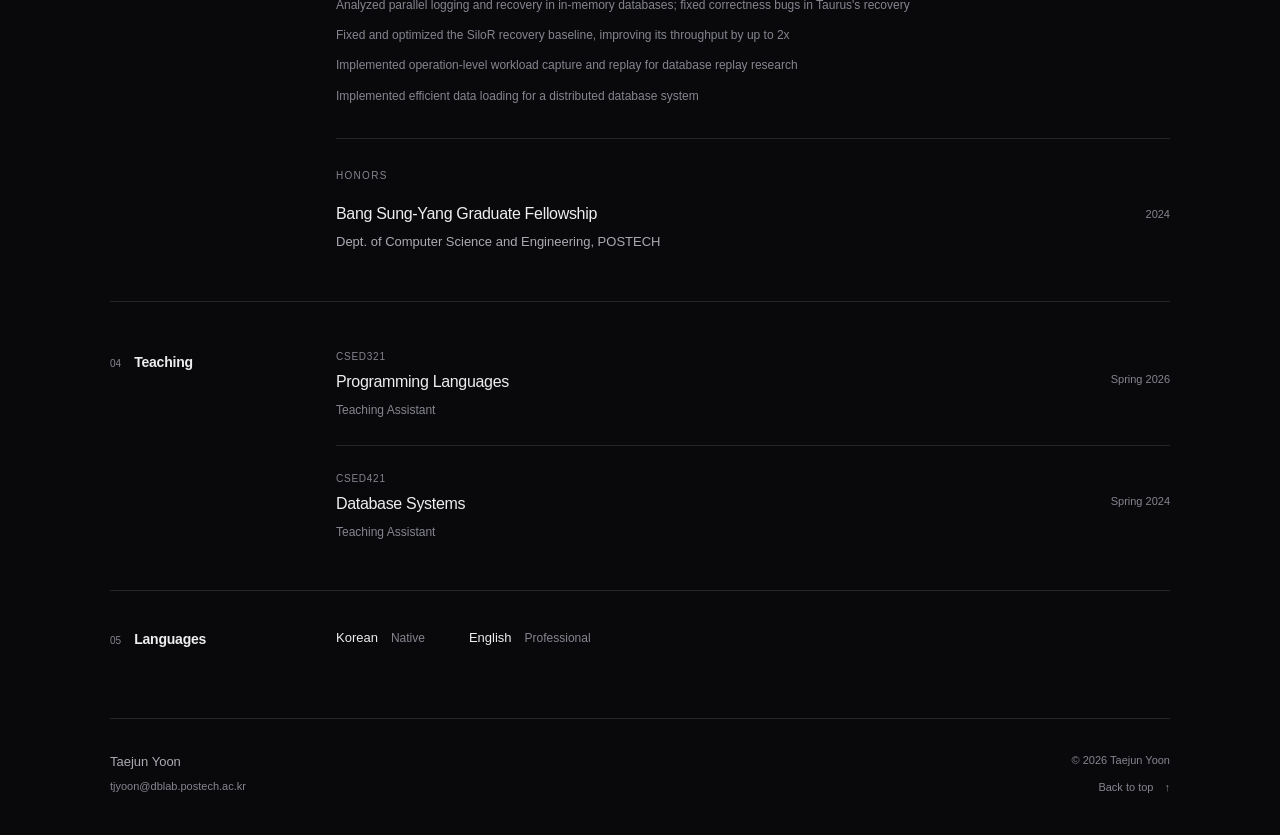
==== commit 45b280fa: "Shorten research intern details Co-Authored-By: Claude Opus 5.5 <noreply@anthropic.com> Claude-Sessi" ====
--- a/index.html
+++ b/index.html
@@ -103,7 +103,7 @@
         <div class="history-group">
           <h3 class="subheading">Experience</h3>
           <div class="history-entry">
-            <div><h4>Research Intern</h4><p>POSTECH Data Systems Lab</p><p class="detail">Analyzed parallel logging and recovery in in-memory OLTP databases (SiloR, Taurus); found and fixed correctness bugs in Taurus&#39;s parallel recovery, including ignored transaction dependencies and dropped log tails, so that the recovered database state matches the logged execution</p><p class="detail">Profiled the corrected recovery, showing that Taurus&#39;s LSN-vector dependency tracking limits recovery parallelism; fixed and optimized the SiloR baseline, improving its recovery throughput by up to 2x</p><p class="detail">Implemented operation-level workload capture and replay on an in-memory DBMS testbed for database replay research</p><p class="detail">Implemented efficient data loading for a distributed database system</p></div>
+            <div><h4>Research Intern</h4><p>POSTECH Data Systems Lab</p><p class="detail">Analyzed parallel logging and recovery in in-memory databases; fixed correctness bugs in Taurus&#39;s recovery</p><p class="detail">Fixed and optimized the SiloR recovery baseline, improving its throughput by up to 2x</p><p class="detail">Implemented operation-level workload capture and replay for database replay research</p><p class="detail">Implemented efficient data loading for a distributed database system</p></div>
             <p class="date">Jun 2022 – Feb 2024</p>
           </div>
         </div>
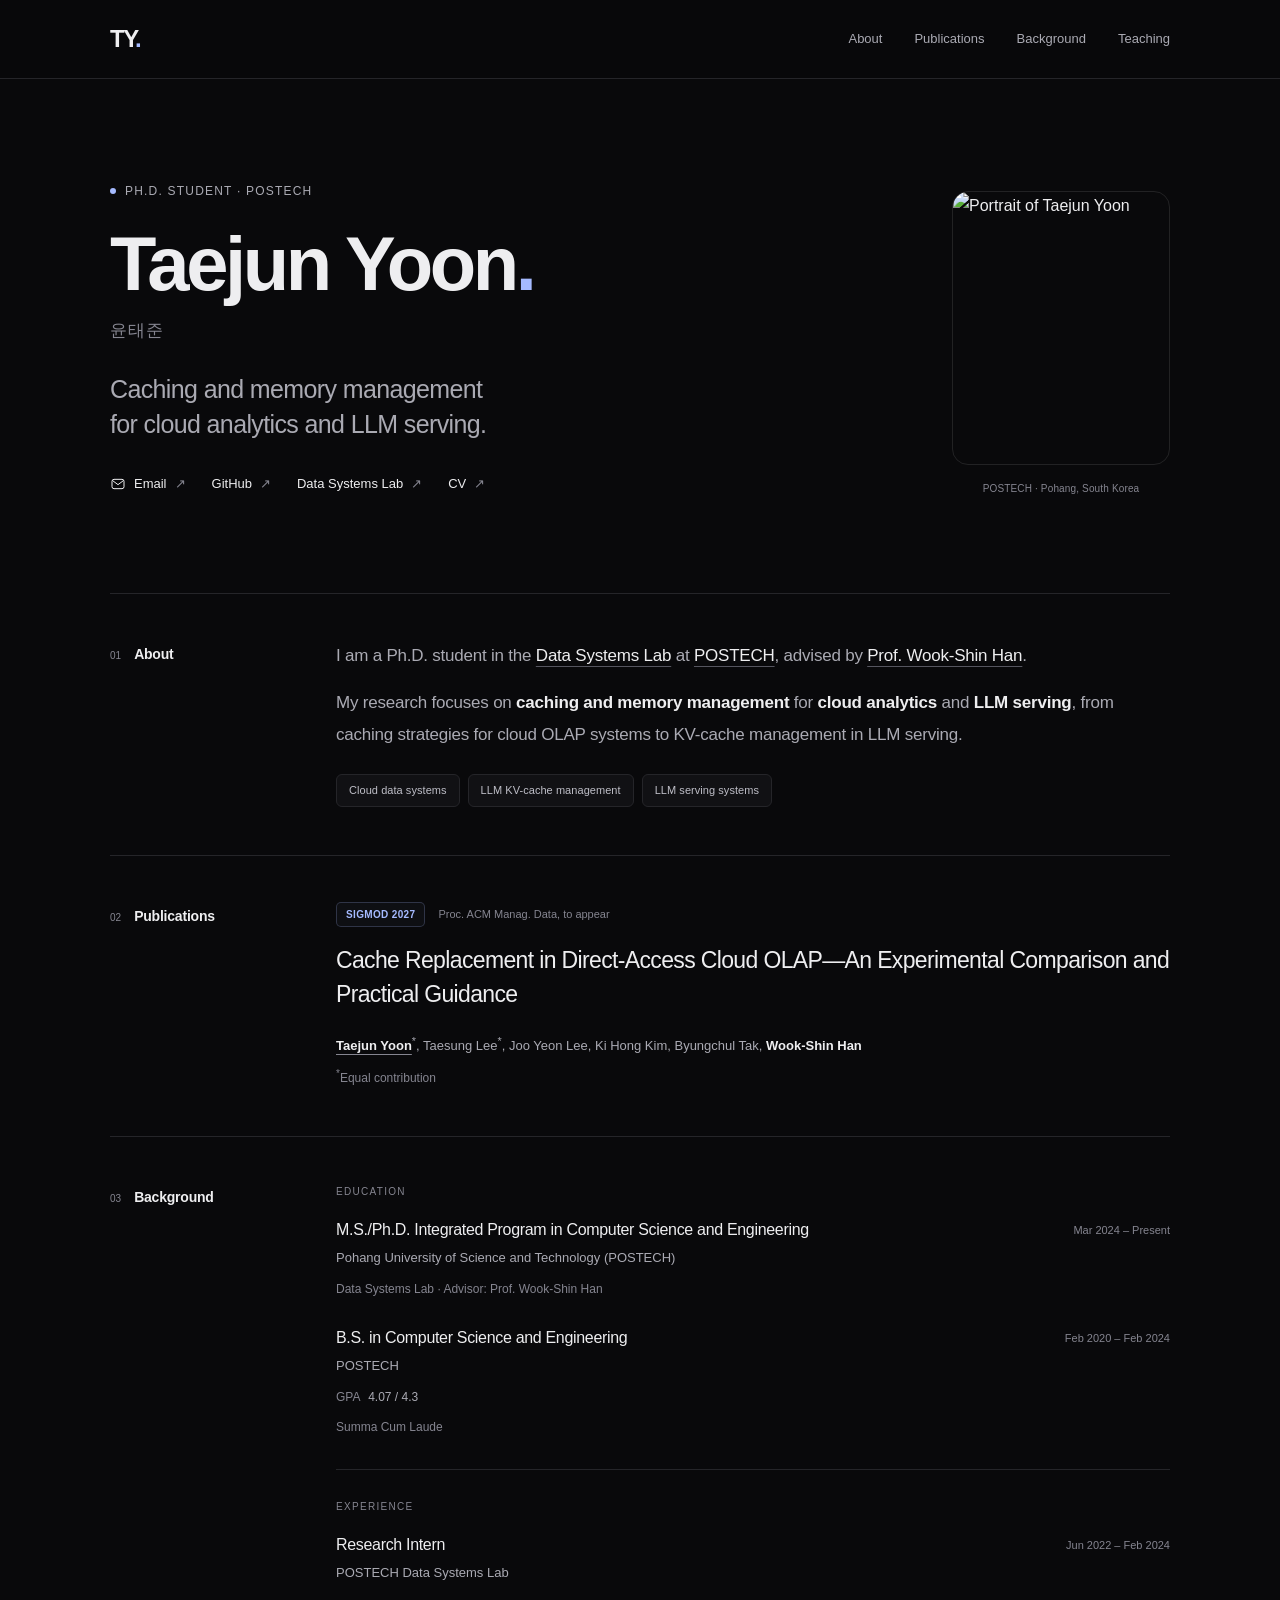
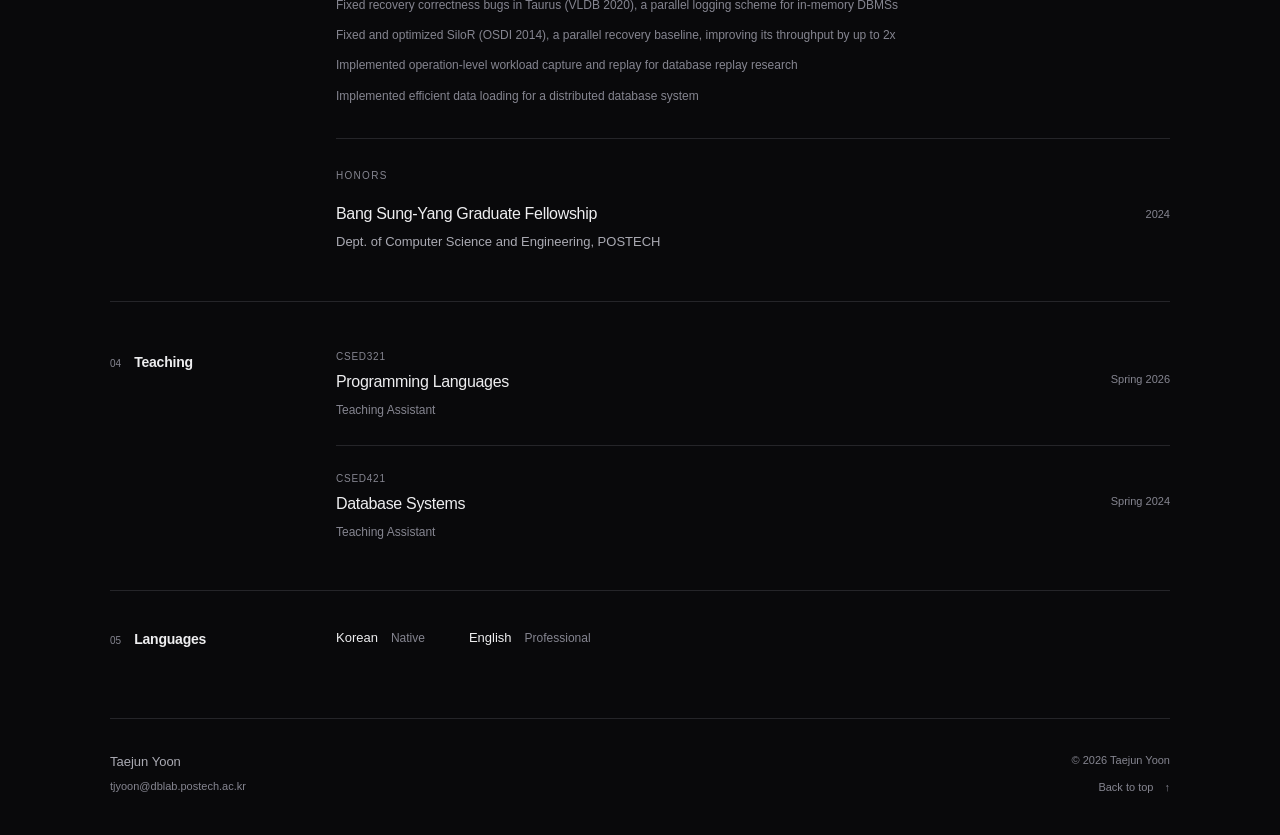
==== commit 2624ed37: "Clarify Taurus and SiloR in research intern details Co-Authored-By: Claude Opus 5.5 <noreply@anthrop" ====
--- a/index.html
+++ b/index.html
@@ -103,7 +103,7 @@
         <div class="history-group">
           <h3 class="subheading">Experience</h3>
           <div class="history-entry">
-            <div><h4>Research Intern</h4><p>POSTECH Data Systems Lab</p><p class="detail">Analyzed parallel logging and recovery in in-memory databases; fixed correctness bugs in Taurus&#39;s recovery</p><p class="detail">Fixed and optimized the SiloR recovery baseline, improving its throughput by up to 2x</p><p class="detail">Implemented operation-level workload capture and replay for database replay research</p><p class="detail">Implemented efficient data loading for a distributed database system</p></div>
+            <div><h4>Research Intern</h4><p>POSTECH Data Systems Lab</p><p class="detail">Fixed recovery correctness bugs in Taurus (VLDB 2020), a parallel logging scheme for in-memory DBMSs</p><p class="detail">Fixed and optimized SiloR (OSDI 2014), a parallel recovery baseline, improving its throughput by up to 2x</p><p class="detail">Implemented operation-level workload capture and replay for database replay research</p><p class="detail">Implemented efficient data loading for a distributed database system</p></div>
             <p class="date">Jun 2022 – Feb 2024</p>
           </div>
         </div>
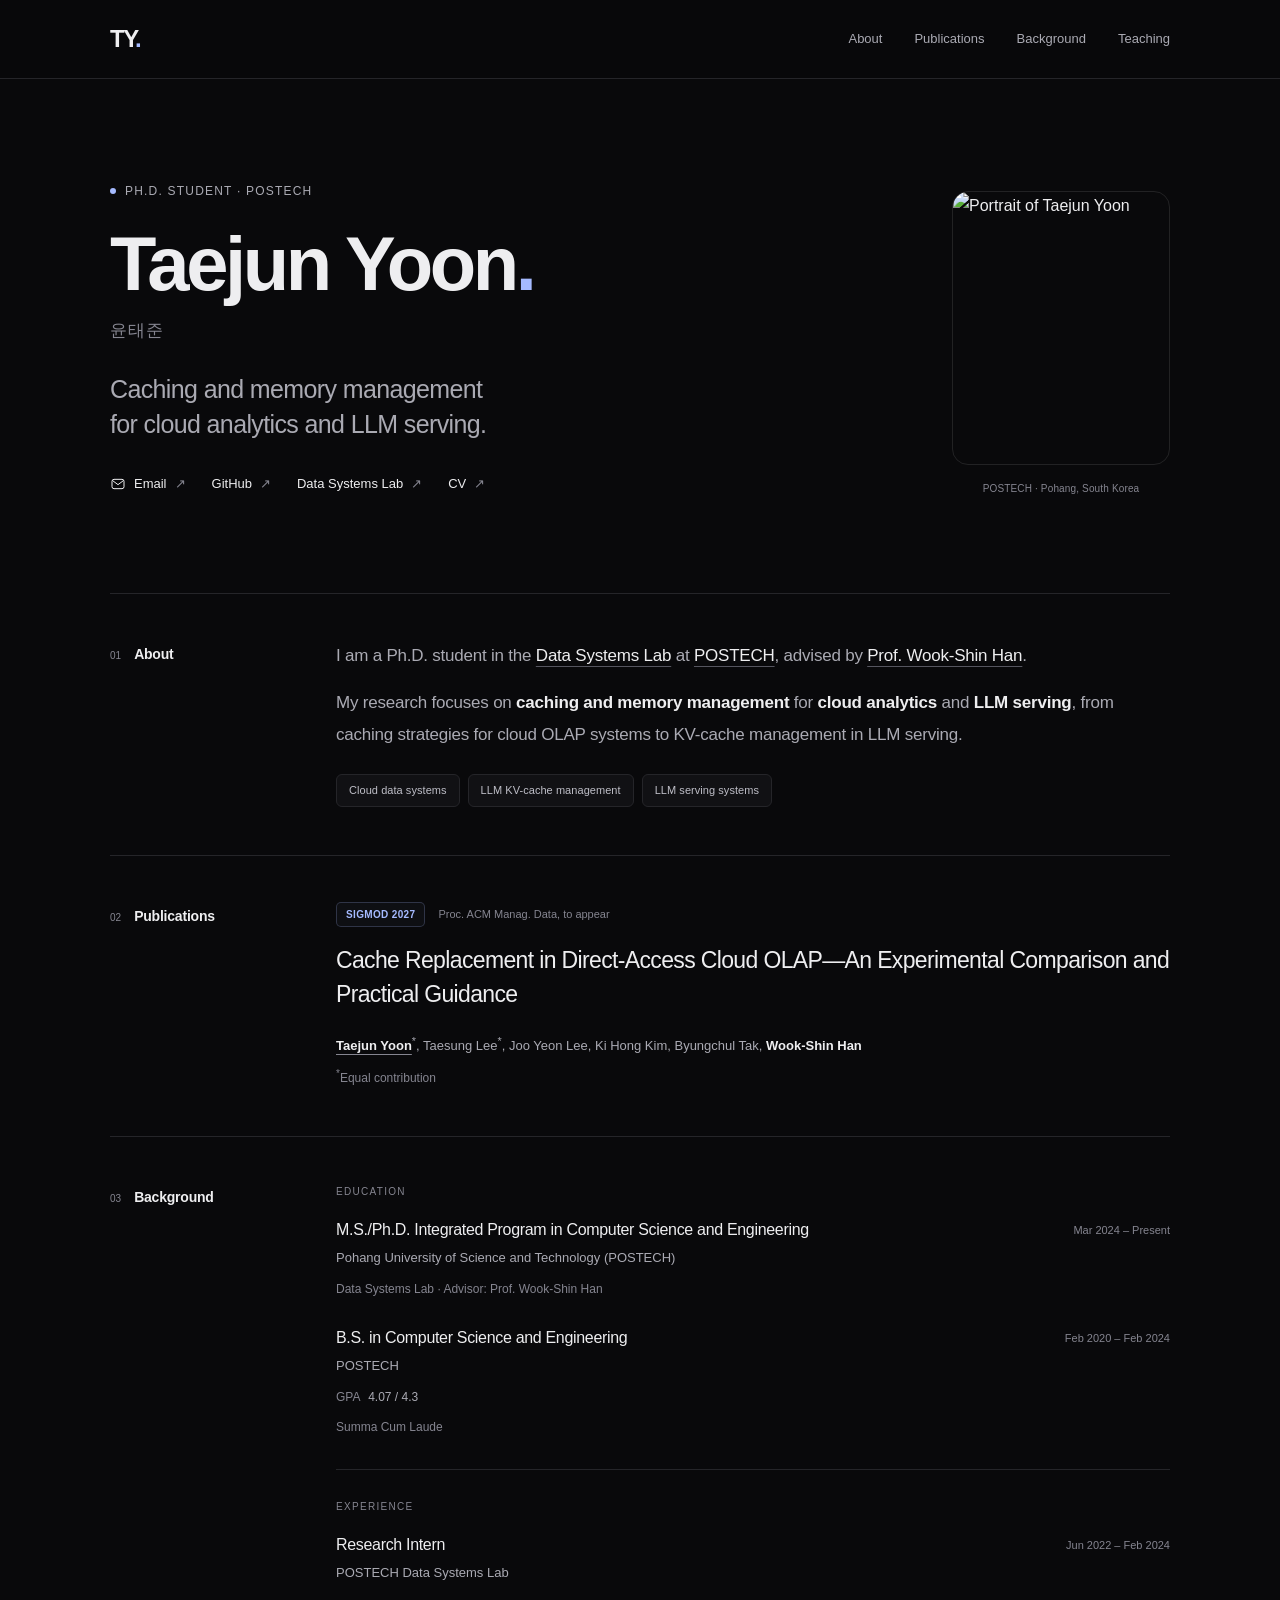
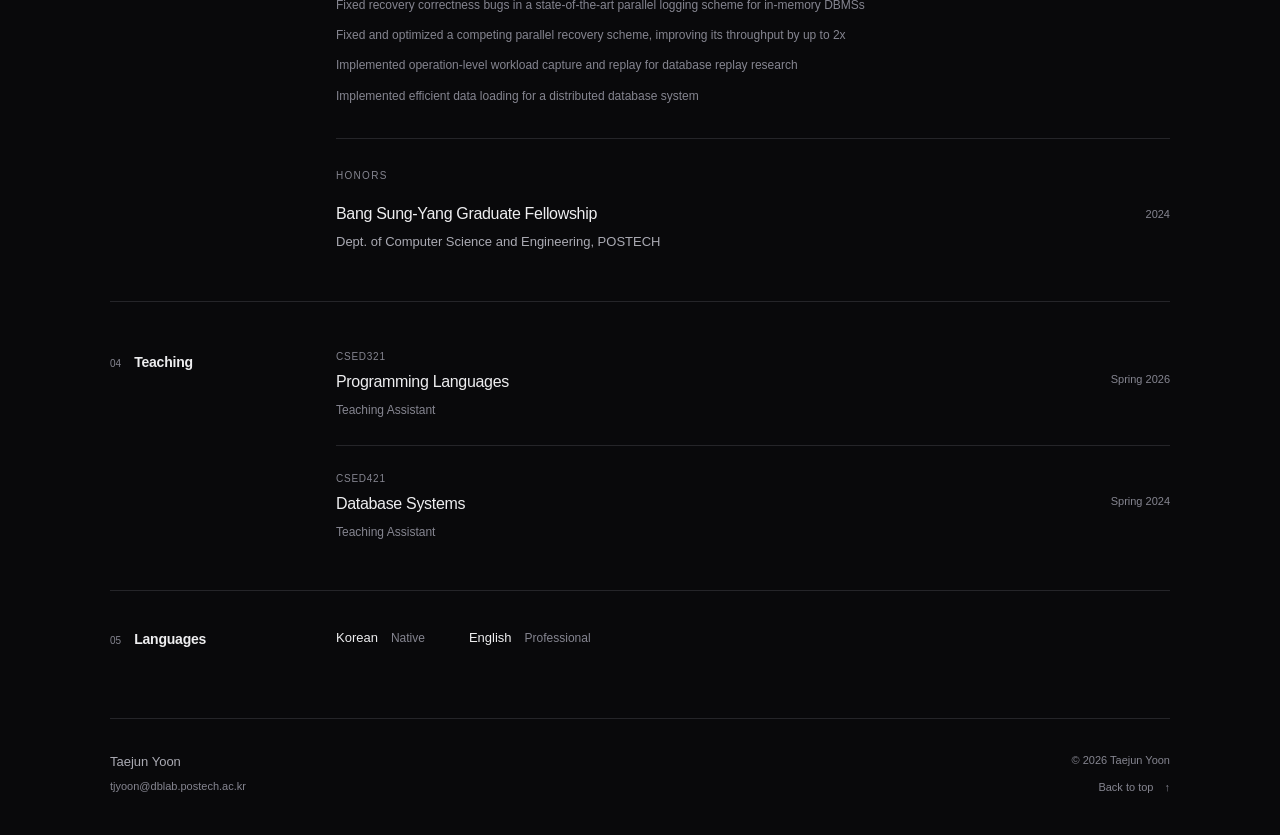
==== commit afdc714e: "Remove system names from research intern details Co-Authored-By: Claude Opus 5.5 <noreply@anthropic." ====
--- a/index.html
+++ b/index.html
@@ -103,7 +103,7 @@
         <div class="history-group">
           <h3 class="subheading">Experience</h3>
           <div class="history-entry">
-            <div><h4>Research Intern</h4><p>POSTECH Data Systems Lab</p><p class="detail">Fixed recovery correctness bugs in Taurus (VLDB 2020), a parallel logging scheme for in-memory DBMSs</p><p class="detail">Fixed and optimized SiloR (OSDI 2014), a parallel recovery baseline, improving its throughput by up to 2x</p><p class="detail">Implemented operation-level workload capture and replay for database replay research</p><p class="detail">Implemented efficient data loading for a distributed database system</p></div>
+            <div><h4>Research Intern</h4><p>POSTECH Data Systems Lab</p><p class="detail">Fixed recovery correctness bugs in a state-of-the-art parallel logging scheme for in-memory DBMSs</p><p class="detail">Fixed and optimized a competing parallel recovery scheme, improving its throughput by up to 2x</p><p class="detail">Implemented operation-level workload capture and replay for database replay research</p><p class="detail">Implemented efficient data loading for a distributed database system</p></div>
             <p class="date">Jun 2022 – Feb 2024</p>
           </div>
         </div>
